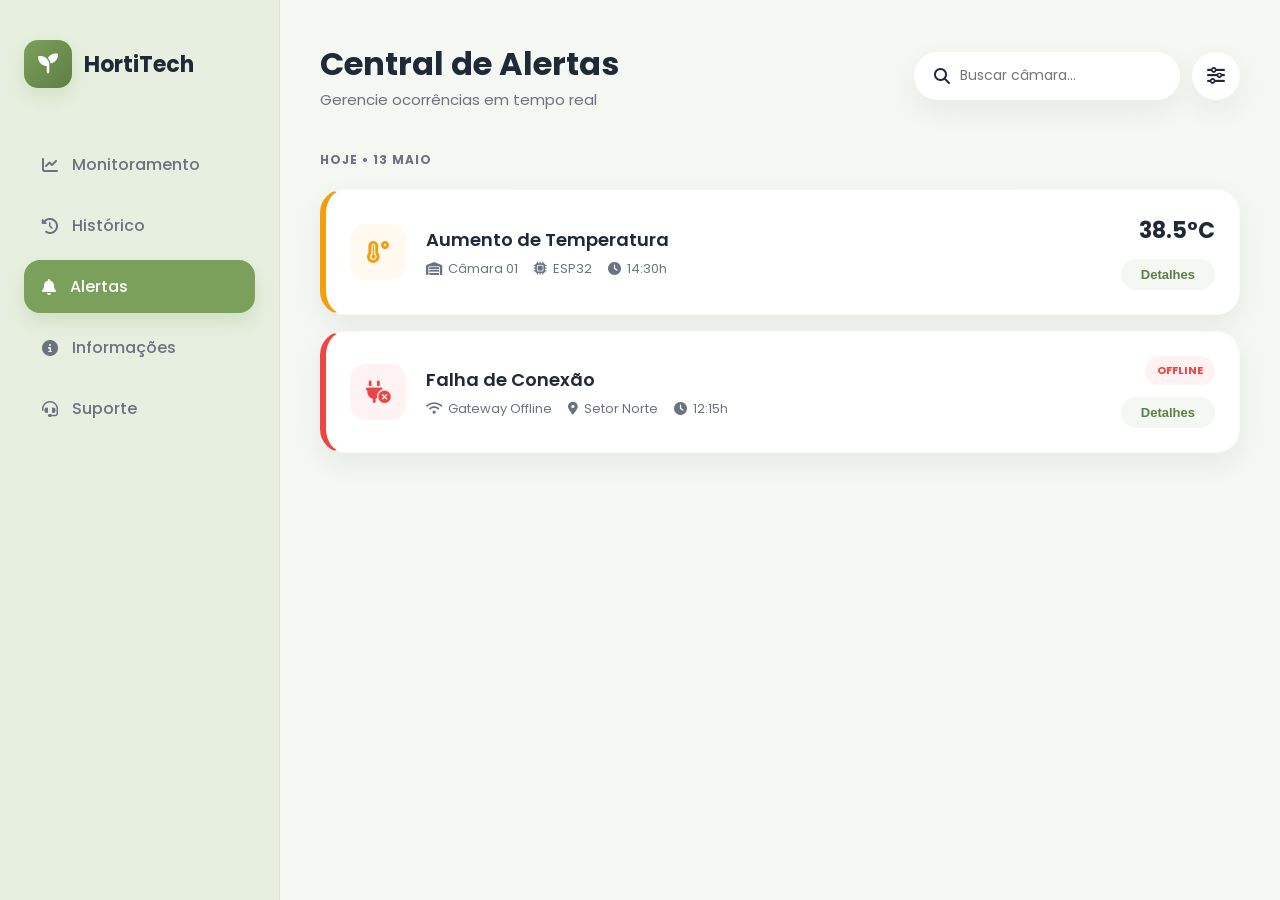
==== FrontEnd/pages/alerta.html @ 371b2ab2 "Criação de pages no Frontend" ====
<!DOCTYPE html>
<html lang="pt-BR">
<head>
  <meta charset="UTF-8" />
  <meta name="viewport" content="width=device-width, initial-scale=1.0"/>
  <title>HortiTech • Central de Alertas</title>

  <link rel="preconnect" href="https://fonts.googleapis.com">
  <link rel="preconnect" href="https://fonts.gstatic.com" crossorigin>
  <link href="https://fonts.googleapis.com/css2?family=Poppins:wght@400;500;600;700;800&display=swap" rel="stylesheet">

  <link rel="stylesheet" href="https://cdnjs.cloudflare.com/ajax/libs/font-awesome/6.5.1/css/all.min.css">
  <link rel="stylesheet" href="/FrontEnd/css/alerta.css">
</head>

<body>

<div class="app">

  <aside class="sidebar">
    <div class="logo">
      <div class="logo-icon">
        <i class="fa-solid fa-seedling"></i>
      </div>
      <h2>HortiTech</h2>
    </div>

    <nav class="menu">
      <a href="#"><i class="fa-solid fa-chart-line"></i> <span>Monitoramento</span></a>
      <a href="#"><i class="fa-solid fa-clock-rotate-left"></i> <span>Histórico</span></a>
      <a href="#" class="active"><i class="fa-solid fa-bell"></i> <span>Alertas</span></a>
      <a href="#"><i class="fa-solid fa-circle-info"></i> <span>Informações</span></a>
      <a href="#" class="support"><i class="fa-solid fa-headset"></i> <span>Suporte</span></a>
    </nav>
  </aside>

  <main class="main-content">

    <header class="topbar">
      <div class="title-area">
        <h1>Central de Alertas</h1>
        <p>Gerencie ocorrências em tempo real</p>
      </div>

      <div class="topbar-actions">
        <div class="search-box">
          <i class="fa-solid fa-magnifying-glass"></i>
          <input type="text" placeholder="Buscar câmara...">
        </div>
        <button class="filter-btn">
          <i class="fa-solid fa-sliders"></i>
        </button>
      </div>
    </header>

    <section class="alerts-section">
      <div class="section-title">
        <span>Hoje • 13 Maio</span>
      </div>

      <article class="alert-card warning">
        <div class="alert-main-content">
          <div class="icon-box">
            <i class="fa-solid fa-temperature-high"></i>
          </div>
          <div class="alert-info">
            <h3>Aumento de Temperatura</h3>
            <div class="meta">
              <span><i class="fa-solid fa-warehouse"></i> Câmara 01</span>
              <span><i class="fa-solid fa-microchip"></i> ESP32</span>
              <span><i class="fa-solid fa-clock"></i> 14:30h</span>
            </div>
          </div>
        </div>
        <div class="alert-side">
          <strong>38.5°C</strong>
          <button class="btn-details">Detalhes</button>
        </div>
      </article>

      <article class="alert-card critical">
        <div class="alert-main-content">
          <div class="icon-box">
            <i class="fa-solid fa-plug-circle-xmark"></i>
          </div>
          <div class="alert-info">
            <h3>Falha de Conexão</h3>
            <div class="meta">
              <span><i class="fa-solid fa-wifi"></i> Gateway Offline</span>
              <span><i class="fa-solid fa-location-dot"></i> Setor Norte</span>
              <span><i class="fa-solid fa-clock"></i> 12:15h</span>
            </div>
          </div>
        </div>
        <div class="alert-side">
          <div class="status-pill danger">OFFLINE</div>
          <button class="btn-details">Detalhes</button>
        </div>
      </article>

    </section>
  </main>
</div>

</body>
</html>
---- FrontEnd/css/alerta.css ----
:root {
  --primary: #7BA05B;
  --primary-dark: #5F7E45;
  --bg: #F4F7F2;
  --sidebar: #E7F0E0;
  --white: #FFFFFF;
  --text: #1F2937;
  --muted: #6B7280;
  --warning: #f59e0b; /* Mantido para alertas de atenção */
  --danger: #ef4444;  /* Mantido para alertas críticos */
  --radius: 24px;
  --shadow: 0 10px 30px rgba(0,0,0,0.06);
}

/* RESET E BASE */
*{
  margin: 0;
  padding: 0;
  box-sizing: border-box;
}

body {
  font-family: 'Poppins', sans-serif;
  background: var(--bg);
  color: var(--text);
  min-height: 100vh;
}

.app {
  display: flex;
  min-height: 100vh;
}

/* SIDEBAR - Cores Iguais ao Primeiro */
.sidebar {
  width: 280px;
  background: var(--sidebar);
  border-right: 1px solid rgba(0,0,0,0.05);
  padding: 40px 24px;
  display: flex;
  flex-direction: column;
  position: sticky;
  top: 0;
  height: 100vh;
}

.logo {
  display: flex;
  align-items: center;
  gap: 12px;
  margin-bottom: 50px;
}

.logo-icon {
  width: 48px;
  height: 48px;
  border-radius: 14px;
  background: linear-gradient(135deg, var(--primary), var(--primary-dark));
  display: flex;
  align-items: center;
  justify-content: center;
  color: white;
  font-size: 20px;
  box-shadow: 0 8px 20px rgba(123,160,91,0.2);
}

.logo h2 {
  font-size: 22px;
  font-weight: 700;
}

.menu {
  display: flex;
  flex-direction: column;
  gap: 8px;
}

.menu a {
  text-decoration: none;
  display: flex;
  align-items: center;
  gap: 14px;
  padding: 14px 18px;
  border-radius: 16px;
  color: var(--muted);
  font-weight: 500;
  transition: all 0.3s ease;
}

.menu a:hover {
  background: rgba(255,255,255,0.5);
  transform: translateX(5px);
  color: var(--primary-dark);
}

.menu a.active {
  background: var(--primary);
  color: white;
  box-shadow: 0 10px 20px rgba(123,160,91,0.2);
}

.support {
  margin-top: auto;
}

/* MAIN CONTENT */
.main-content {
  flex: 1;
  padding: 40px;
  max-width: 1200px;
  margin: 0 auto;
}

/* TOPBAR */
.topbar {
  display: flex;
  justify-content: space-between;
  align-items: center;
  margin-bottom: 40px;
}

.title-area h1 {
  font-size: 32px;
  font-weight: 700;
}

.title-area p {
  color: var(--muted);
  font-size: 15px;
}

.topbar-actions {
  display: flex;
  gap: 12px;
}

.search-box {
  display: flex;
  align-items: center;
  gap: 10px;
  background: var(--white);
  padding: 12px 20px;
  border-radius: 50px;
  box-shadow: var(--shadow);
}

.search-box input {
  border: none;
  outline: none;
  width: 200px;
  font-family: 'Poppins', sans-serif;
  font-size: 14px;
}

.filter-btn {
  width: 48px;
  height: 48px;
  border: none;
  border-radius: 50%;
  background: var(--white);
  box-shadow: var(--shadow);
  cursor: pointer;
  display: flex;
  align-items: center;
  justify-content: center;
  font-size: 18px;
  color: var(--text);
  transition: 0.3s;
}

.filter-btn:hover {
  transform: rotate(15deg);
  background: var(--primary);
  color: var(--white);
}

/* CARDS DE ALERTA */
.section-title {
  margin-bottom: 20px;
  color: var(--muted);
  font-size: 12px;
  font-weight: 700;
  text-transform: uppercase;
  letter-spacing: 1px;
}

.alert-card {
  background: var(--white);
  border-radius: var(--radius);
  padding: 24px;
  display: flex;
  justify-content: space-between;
  align-items: center;
  margin-bottom: 16px;
  box-shadow: var(--shadow);
  border: 1px solid rgba(0,0,0,0.02);
  border-left: 6px solid transparent;
  transition: 0.3s ease;
}

.alert-card:hover {
  transform: translateY(-4px);
}

.alert-card.warning { border-left-color: var(--warning); }
.alert-card.critical { border-left-color: var(--danger); }

.alert-main-content {
  display: flex;
  align-items: center;
  gap: 20px;
}

.icon-box {
  width: 56px;
  height: 56px;
  border-radius: 16px;
  display: flex;
  align-items: center;
  justify-content: center;
  font-size: 22px;
}

.warning .icon-box { background: #FFF9F0; color: var(--warning); }
.critical .icon-box { background: #FEF2F2; color: var(--danger); }

.alert-info h3 {
  font-size: 18px;
  font-weight: 600;
  margin-bottom: 6px;
}

.meta {
  display: flex;
  gap: 16px;
}

.meta span {
  display: flex;
  align-items: center;
  gap: 6px;
  font-size: 13px;
  color: var(--muted);
}

.alert-side {
  display: flex;
  flex-direction: column;
  align-items: flex-end;
  gap: 12px;
}

.alert-side strong {
  font-size: 22px;
  font-weight: 700;
}

.status-pill {
  padding: 6px 12px;
  border-radius: 50px;
  font-size: 11px;
  font-weight: 700;
}

.status-pill.danger { background: #FEF2F2; color: var(--danger); }

.btn-details {
  border: none;
  background: var(--bg); /* Fundo cinza-verde igual aos boxes do anterior */
  color: var(--primary-dark);
  padding: 8px 20px;
  border-radius: 50px;
  font-weight: 600;
  font-size: 13px;
  cursor: pointer;
  transition: 0.3s;
}

.btn-details:hover {
  background: var(--primary);
  color: var(--white);
}

/* RESPONSIVO */
@media (max-width: 768px) {
  .sidebar {
    width: 100%;
    height: 70px;
    position: fixed;
    bottom: 0;
    top: auto;
    flex-direction: row;
    padding: 10px;
    z-index: 100;
  }
  .logo, .support { display: none; }
  .menu { flex-direction: row; width: 100%; justify-content: space-around; }
  .menu a { padding: 10px; flex-direction: column; font-size: 10px; gap: 4px; }
  .main-content { padding: 20px; padding-bottom: 100px; }
  .alert-card { flex-direction: column; align-items: flex-start; gap: 20px; }
  .alert-side { width: 100%; flex-direction: row; justify-content: space-between; align-items: center; border-top: 1px solid rgba(0,0,0,0.05); padding-top: 15px; }
}
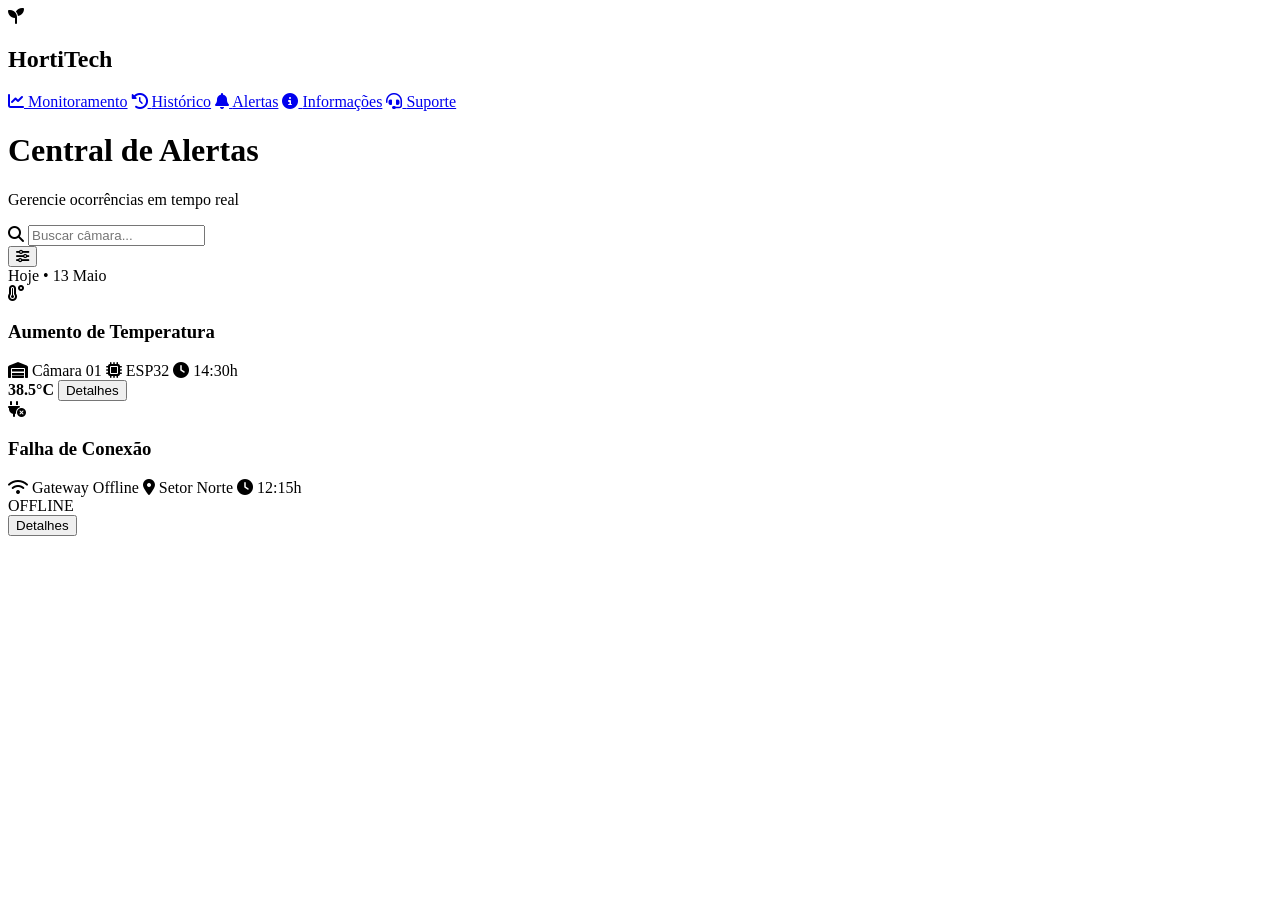
==== commit 78fbcfda: "Criação index" ====
--- a/FrontEnd/pages/alerta.html
+++ b/FrontEnd/pages/alerta.html
@@ -10,7 +10,7 @@
   <link href="https://fonts.googleapis.com/css2?family=Poppins:wght@400;500;600;700;800&display=swap" rel="stylesheet">
 
   <link rel="stylesheet" href="https://cdnjs.cloudflare.com/ajax/libs/font-awesome/6.5.1/css/all.min.css">
-  <link rel="stylesheet" href="/FrontEnd/css/alerta.css">
+  <link rel="stylesheet" href="/css/alerta.css">
 </head>
 
 <body>
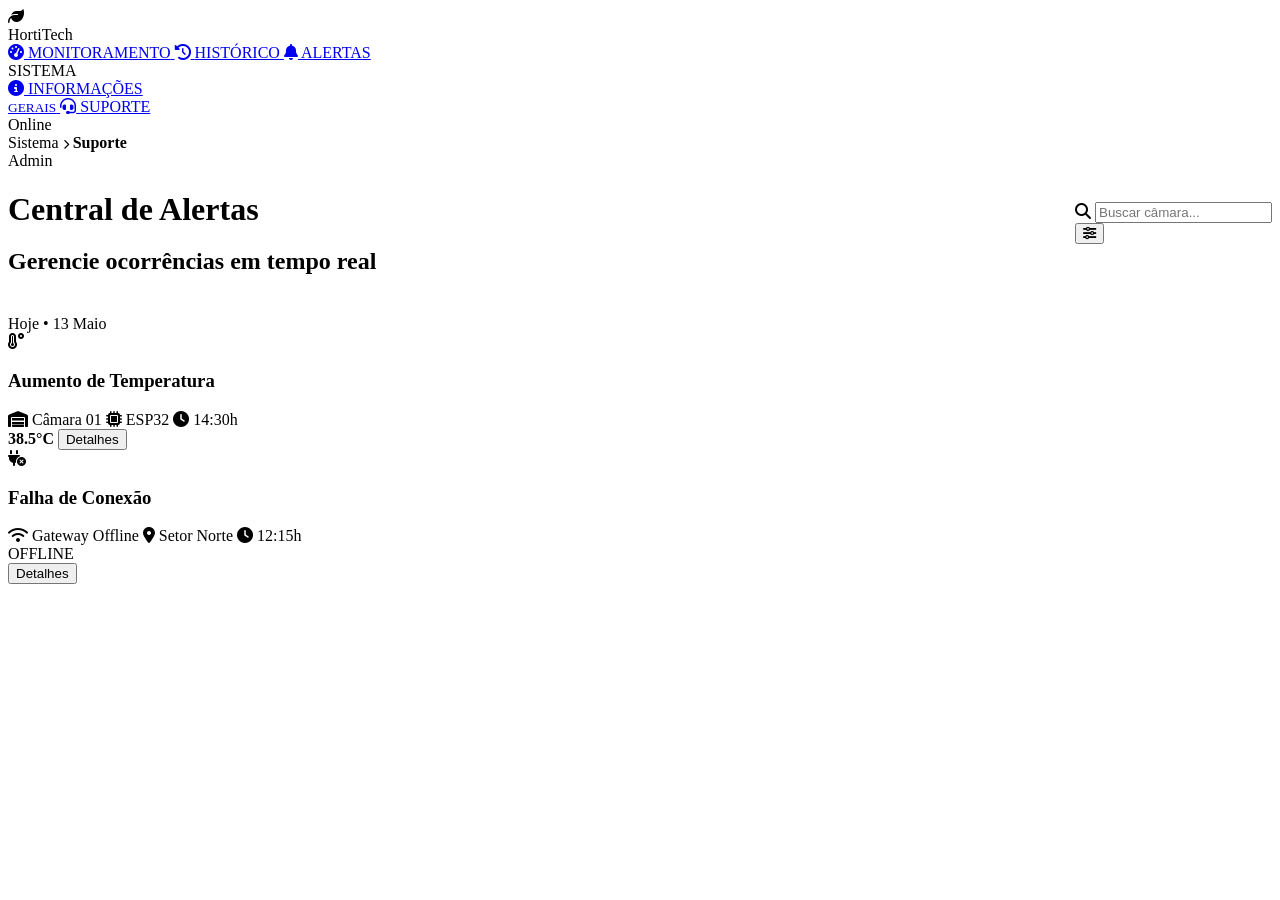
==== commit 606b8378: "update" ====
--- a/FrontEnd/pages/alerta.html
+++ b/FrontEnd/pages/alerta.html
@@ -15,90 +15,132 @@
 
 <body>
 
-<div class="app">
+<div class="app-wrapper">
 
-  <aside class="sidebar">
-    <div class="logo">
-      <div class="logo-icon">
-        <i class="fa-solid fa-seedling"></i>
+  <aside class="side-navigation">
+    <div class="nav-brand">
+      <div class="logo-circle">
+        <i class="fa-solid fa-leaf"></i>
       </div>
-      <h2>HortiTech</h2>
+      <span>HortiTech</span>
     </div>
 
-    <nav class="menu">
-      <a href="#"><i class="fa-solid fa-chart-line"></i> <span>Monitoramento</span></a>
-      <a href="#"><i class="fa-solid fa-clock-rotate-left"></i> <span>Histórico</span></a>
-      <a href="#" class="active"><i class="fa-solid fa-bell"></i> <span>Alertas</span></a>
-      <a href="#"><i class="fa-solid fa-circle-info"></i> <span>Informações</span></a>
-      <a href="#" class="support"><i class="fa-solid fa-headset"></i> <span>Suporte</span></a>
+    <nav class="nav-menu">
+      <a href="/index.html" class="nav-link">
+        <i class="fa-solid fa-gauge-high"></i>
+        <span>MONITORAMENTO</span>
+      </a>
+      <a href="/pages/historico.html" class="nav-link">
+        <i class="fa-solid fa-clock-rotate-left"></i>
+        <span>HISTÓRICO</span>
+      </a>
+      
+      <a href="/pages/alerta.html" class="nav-link active">
+        <i class="fa-solid fa-bell"></i>
+        <span>ALERTAS</span>
+      </a>
+      
+      <div class="nav-item-separator">SISTEMA</div>
+      
+      <a href="/pages/informacoes.html" class="nav-link">
+        <i class="fa-solid fa-circle-info"></i>
+        <span>INFORMAÇÕES<br><small>GERAIS</small></span>
+      </a>
+      <a href="/pages/suporte.html" class="nav-link">
+        <i class="fa-solid fa-headset"></i>
+        <span>SUPORTE</span>
+      </a>
     </nav>
+
+    <div class="nav-footer">
+      <div class="status-indicator">
+        <div class="dot"></div>
+        <span>Online</span>
+      </div>
+    </div>
   </aside>
 
-  <main class="main-content">
-
-    <header class="topbar">
-      <div class="title-area">
-        <h1>Central de Alertas</h1>
-        <p>Gerencie ocorrências em tempo real</p>
+  <main class="main-viewport">
+    
+    <header class="content-header">
+      <div class="breadcrumb">
+        <span>Sistema</span>
+        <i class="fa-solid fa-chevron-right" style="font-size: 10px;"></i>
+        <strong>Suporte</strong>
       </div>
 
-      <div class="topbar-actions">
-        <div class="search-box">
-          <i class="fa-solid fa-magnifying-glass"></i>
-          <input type="text" placeholder="Buscar câmara...">
-        </div>
-        <button class="filter-btn">
-          <i class="fa-solid fa-sliders"></i>
-        </button>
+      <div class="user-profile">
+        <span class="user-name">Admin</span>
+        <div class="avatar"></div>
       </div>
     </header>
 
-    <section class="alerts-section">
-      <div class="section-title">
-        <span>Hoje • 13 Maio</span>
+    <div class="scrollable-content">
+      
+      <div style="display: flex; justify-content: space-between; align-items: center; margin-bottom: 40px; flex-wrap: wrap; gap: 20px;">
+        <div>
+          <h1 class="main-heading" style="margin-bottom: 4px;">Central de <span class="highlight">Alertas</span></h1>
+          <h2 class="sub-heading" style="margin-bottom: 0;">Gerencie ocorrências em tempo real</h2>
+        </div>
+
+        <div class="topbar-actions">
+          <div class="search-box">
+            <i class="fa-solid fa-magnifying-glass"></i>
+            <input type="text" placeholder="Buscar câmara...">
+          </div>
+          <button class="filter-btn">
+            <i class="fa-solid fa-sliders"></i>
+          </button>
+        </div>
       </div>
 
-      <article class="alert-card warning">
-        <div class="alert-main-content">
-          <div class="icon-box">
-            <i class="fa-solid fa-temperature-high"></i>
-          </div>
-          <div class="alert-info">
-            <h3>Aumento de Temperatura</h3>
-            <div class="meta">
-              <span><i class="fa-solid fa-warehouse"></i> Câmara 01</span>
-              <span><i class="fa-solid fa-microchip"></i> ESP32</span>
-              <span><i class="fa-solid fa-clock"></i> 14:30h</span>
+      <section class="alerts-section">
+        <div class="section-title">
+          <span>Hoje • 13 Maio</span>
+        </div>
+
+        <article class="alert-card warning">
+          <div class="alert-main-content">
+            <div class="icon-box">
+              <i class="fa-solid fa-temperature-high"></i>
+            </div>
+            <div class="alert-info">
+              <h3>Aumento de Temperatura</h3>
+              <div class="meta">
+                <span><i class="fa-solid fa-warehouse"></i> Câmara 01</span>
+                <span><i class="fa-solid fa-microchip"></i> ESP32</span>
+                <span><i class="fa-solid fa-clock"></i> 14:30h</span>
+              </div>
             </div>
           </div>
-        </div>
-        <div class="alert-side">
-          <strong>38.5°C</strong>
-          <button class="btn-details">Detalhes</button>
-        </div>
-      </article>
+          <div class="alert-side">
+            <strong>38.5°C</strong>
+            <button class="btn-details">Detalhes</button>
+          </div>
+        </article>
 
-      <article class="alert-card critical">
-        <div class="alert-main-content">
-          <div class="icon-box">
-            <i class="fa-solid fa-plug-circle-xmark"></i>
-          </div>
-          <div class="alert-info">
-            <h3>Falha de Conexão</h3>
-            <div class="meta">
-              <span><i class="fa-solid fa-wifi"></i> Gateway Offline</span>
-              <span><i class="fa-solid fa-location-dot"></i> Setor Norte</span>
-              <span><i class="fa-solid fa-clock"></i> 12:15h</span>
+        <article class="alert-card critical">
+          <div class="alert-main-content">
+            <div class="icon-box">
+              <i class="fa-solid fa-plug-circle-xmark"></i>
+            </div>
+            <div class="alert-info">
+              <h3>Falha de Conexão</h3>
+              <div class="meta">
+                <span><i class="fa-solid fa-wifi"></i> Gateway Offline</span>
+                <span><i class="fa-solid fa-location-dot"></i> Setor Norte</span>
+                <span><i class="fa-solid fa-clock"></i> 12:15h</span>
+              </div>
             </div>
           </div>
-        </div>
-        <div class="alert-side">
-          <div class="status-pill danger">OFFLINE</div>
-          <button class="btn-details">Detalhes</button>
-        </div>
-      </article>
+          <div class="alert-side">
+            <div class="status-pill danger">OFFLINE</div>
+            <button class="btn-details">Detalhes</button>
+          </div>
+        </article>
 
-    </section>
+      </section>
+    </div>
   </main>
 </div>
 
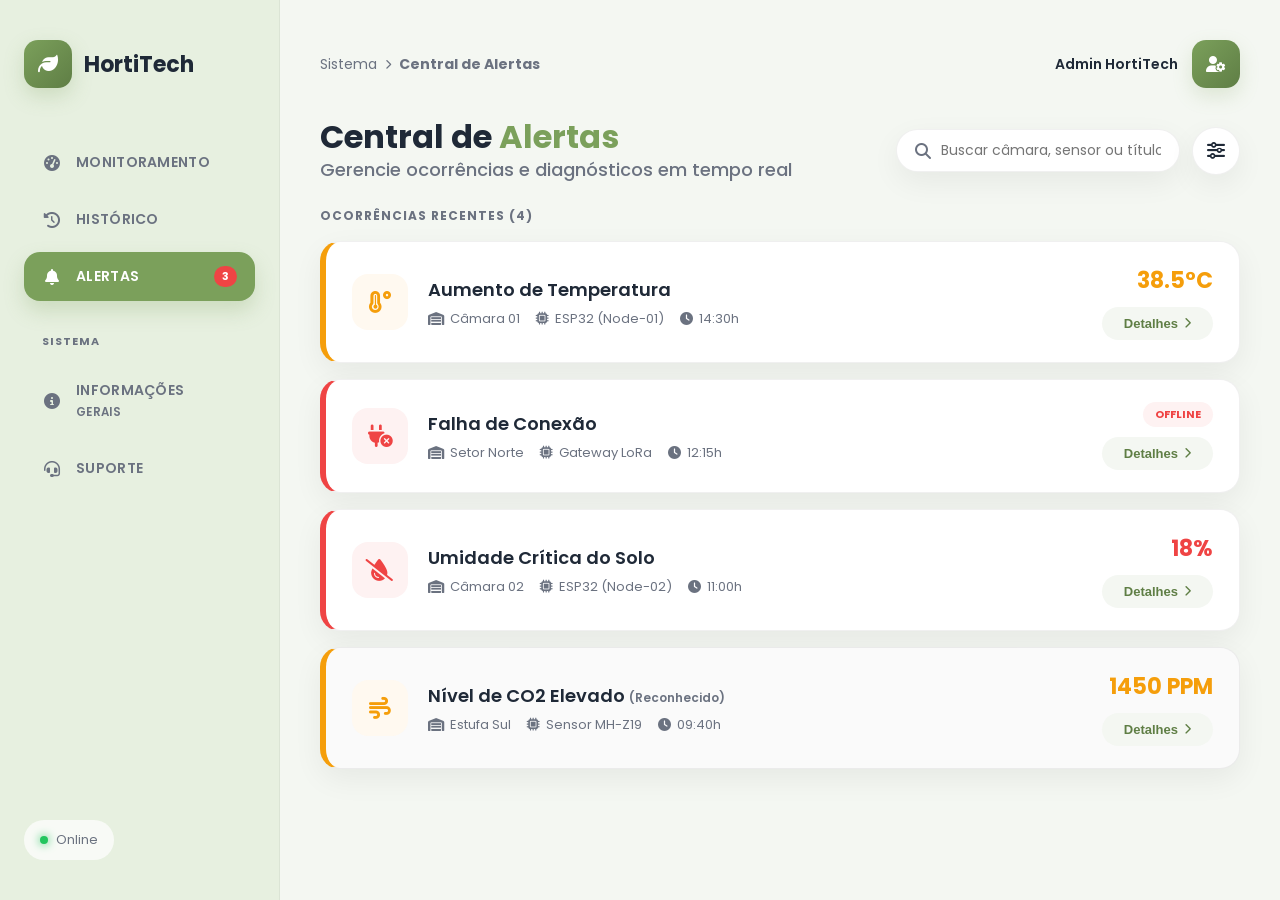
==== commit 66167762: "feat: adiciona busca em tempo real, filtros e modais na tela de alertas" ====
--- a/FrontEnd/pages/alerta.html
+++ b/FrontEnd/pages/alerta.html
@@ -5,18 +5,23 @@
   <meta name="viewport" content="width=device-width, initial-scale=1.0"/>
   <title>HortiTech • Central de Alertas</title>
 
+  <!-- Google Fonts -->
   <link rel="preconnect" href="https://fonts.googleapis.com">
   <link rel="preconnect" href="https://fonts.gstatic.com" crossorigin>
   <link href="https://fonts.googleapis.com/css2?family=Poppins:wght@400;500;600;700;800&display=swap" rel="stylesheet">
 
+  <!-- Font Awesome Icons -->
   <link rel="stylesheet" href="https://cdnjs.cloudflare.com/ajax/libs/font-awesome/6.5.1/css/all.min.css">
-  <link rel="stylesheet" href="/css/alerta.css">
+  
+  <!-- CSS Personalizado -->
+  <link rel="stylesheet" href="../css/alerta.css">
 </head>
 
 <body>
 
 <div class="app-wrapper">
 
+  <!-- SIDEBAR NAVEGAÇÃO -->
   <aside class="side-navigation">
     <div class="nav-brand">
       <div class="logo-circle">
@@ -38,6 +43,7 @@
       <a href="/pages/alerta.html" class="nav-link active">
         <i class="fa-solid fa-bell"></i>
         <span>ALERTAS</span>
+        <span class="nav-badge" id="alert-counter-badge">0</span>
       </a>
       
       <div class="nav-item-separator">SISTEMA</div>
@@ -60,89 +66,242 @@
     </div>
   </aside>
 
+  <!-- CONTEÚDO PRINCIPAL -->
   <main class="main-viewport">
     
     <header class="content-header">
       <div class="breadcrumb">
         <span>Sistema</span>
         <i class="fa-solid fa-chevron-right" style="font-size: 10px;"></i>
-        <strong>Suporte</strong>
+        <strong>Central de Alertas</strong>
       </div>
 
       <div class="user-profile">
-        <span class="user-name">Admin</span>
-        <div class="avatar"></div>
+        <span class="user-name">Admin HortiTech</span>
+        <div class="avatar">
+          <i class="fa-solid fa-user-gear"></i>
+        </div>
       </div>
     </header>
 
     <div class="scrollable-content">
       
-      <div style="display: flex; justify-content: space-between; align-items: center; margin-bottom: 40px; flex-wrap: wrap; gap: 20px;">
+      <!-- CABEÇALHO DA PÁGINA COM BARRA DE PESQUISA -->
+      <div class="page-topbar">
         <div>
-          <h1 class="main-heading" style="margin-bottom: 4px;">Central de <span class="highlight">Alertas</span></h1>
-          <h2 class="sub-heading" style="margin-bottom: 0;">Gerencie ocorrências em tempo real</h2>
+          <h1 class="main-heading">Central de <span class="highlight">Alertas</span></h1>
+          <h2 class="sub-heading">Gerencie ocorrências e diagnósticos em tempo real</h2>
         </div>
 
         <div class="topbar-actions">
           <div class="search-box">
             <i class="fa-solid fa-magnifying-glass"></i>
-            <input type="text" placeholder="Buscar câmara...">
+            <input type="text" id="input-search" placeholder="Buscar câmara, sensor ou título...">
+            <button class="clear-search-btn" id="btn-clear-search" style="display: none;">
+              <i class="fa-solid fa-xmark"></i>
+            </button>
           </div>
-          <button class="filter-btn">
+
+          <button class="filter-btn" id="btn-open-filter" title="Filtrar alertas">
             <i class="fa-solid fa-sliders"></i>
+            <span class="filter-indicator" id="filter-indicator"></span>
           </button>
         </div>
       </div>
 
+      <!-- TAGS DE FILTROS ATIVOS -->
+      <div class="active-filters-bar" id="active-filters-bar" style="display: none;">
+        <span class="filters-label"><i class="fa-solid fa-filter"></i> Filtros ativos:</span>
+        <div class="filter-tags-list" id="filter-tags-list"></div>
+        <button class="btn-clear-all-filters" id="btn-clear-all-filters">Limpar todos</button>
+      </div>
+
+      <!-- PAINEL DE ALERTAS -->
       <section class="alerts-section">
         <div class="section-title">
-          <span>Hoje • 13 Maio</span>
-        </div>
-
-        <article class="alert-card warning">
-          <div class="alert-main-content">
-            <div class="icon-box">
-              <i class="fa-solid fa-temperature-high"></i>
-            </div>
-            <div class="alert-info">
-              <h3>Aumento de Temperatura</h3>
-              <div class="meta">
-                <span><i class="fa-solid fa-warehouse"></i> Câmara 01</span>
-                <span><i class="fa-solid fa-microchip"></i> ESP32</span>
-                <span><i class="fa-solid fa-clock"></i> 14:30h</span>
-              </div>
-            </div>
+          <span>Ocorrências Recentes (<span id="alert-count-text">0</span>)</span>
+        </div>
+
+        <!-- LISTA ONDE OS CARDS SERÃO RENDERIZADOS DINAMICAMENTE -->
+        <div id="alerts-list-container"></div>
+
+        <!-- ESTADO VAZIO CUJO TEXTO MUDA QUANDO NÃO HÁ RESULTADOS DA PESQUISA -->
+        <div class="empty-state" id="empty-state" style="display: none;">
+          <div class="empty-icon">
+            <i class="fa-solid fa-bell-slash"></i>
           </div>
-          <div class="alert-side">
-            <strong>38.5°C</strong>
-            <button class="btn-details">Detalhes</button>
-          </div>
-        </article>
-
-        <article class="alert-card critical">
-          <div class="alert-main-content">
-            <div class="icon-box">
-              <i class="fa-solid fa-plug-circle-xmark"></i>
-            </div>
-            <div class="alert-info">
-              <h3>Falha de Conexão</h3>
-              <div class="meta">
-                <span><i class="fa-solid fa-wifi"></i> Gateway Offline</span>
-                <span><i class="fa-solid fa-location-dot"></i> Setor Norte</span>
-                <span><i class="fa-solid fa-clock"></i> 12:15h</span>
-              </div>
-            </div>
-          </div>
-          <div class="alert-side">
-            <div class="status-pill danger">OFFLINE</div>
-            <button class="btn-details">Detalhes</button>
-          </div>
-        </article>
-
+          <h3 id="empty-state-title">Nenhum alerta encontrado</h3>
+          <p id="empty-state-desc">Tente ajustar seus termos de busca ou remover os filtros aplicados.</p>
+          <button class="btn-reset-search" id="btn-reset-search">Limpar Pesquisa</button>
+        </div>
       </section>
+
     </div>
   </main>
 </div>
 
+
+<!-- =========================================
+     MODAL DE DETALHES DO ALERTA
+========================================= -->
+<div class="modal-backdrop" id="modal-details-backdrop">
+  <div class="modal-container" id="modal-details">
+    
+    <div class="modal-header">
+      <div class="modal-title-group">
+        <div class="modal-icon-badge" id="modal-severity-icon">
+          <i class="fa-solid fa-triangle-exclamation"></i>
+        </div>
+        <div>
+          <span class="modal-subtitle" id="modal-camara-tag">Câmara 01 • Setor A</span>
+          <h2 class="modal-title" id="modal-alert-title">Aumento de Temperatura</h2>
+        </div>
+      </div>
+      <button class="modal-close-btn" id="btn-close-modal">
+        <i class="fa-solid fa-xmark"></i>
+      </button>
+    </div>
+
+    <div class="modal-body">
+      
+      <!-- GRID DE MÉTRICAS -->
+      <div class="modal-grid-metrics">
+        <div class="metric-card">
+          <span class="metric-label">Valor Detectado</span>
+          <strong class="metric-value highlight-danger" id="modal-metric-value">38.5°C</strong>
+        </div>
+        <div class="metric-card">
+          <span class="metric-label">Limite Esperado</span>
+          <strong class="metric-value" id="modal-metric-expected">18.0°C - 24.0°C</strong>
+        </div>
+        <div class="metric-card">
+          <span class="metric-label">Horário do Disparo</span>
+          <strong class="metric-value" id="modal-metric-time">14:30:12h</strong>
+        </div>
+        <div class="metric-card">
+          <span class="metric-label">Dispositivo Hardware</span>
+          <strong class="metric-value" id="modal-metric-device">ESP32 (Node-04)</strong>
+        </div>
+      </div>
+
+      <!-- CAIXA DE DIAGNÓSTICO -->
+      <div class="diagnosis-box">
+        <div class="box-header">
+          <i class="fa-solid fa-stethoscope"></i>
+          <span>Diagnóstico Automático HortiTech</span>
+        </div>
+        <p class="diagnosis-text" id="modal-diagnosis-text">
+          Oscilação térmica crítica detectada pelo sensor DHT22. Risco moderado de comprometimento da germinação e desidratação foliar da cultura.
+        </p>
+      </div>
+
+      <!-- LISTA DE AÇÕES RECOMENDADAS -->
+      <div class="recommended-actions">
+        <h4><i class="fa-solid fa-list-check"></i> Procedimentos de Correção</h4>
+        <ul id="modal-actions-list">
+          <li>Verifique se o sistema de ventilação do Setor A está desarmado.</li>
+          <li>Inspecione os fusíveis e fonte de alimentação da Câmara 01.</li>
+          <li>Acione a irrigação de emergência se a temperatura exceder 40°C.</li>
+        </ul>
+      </div>
+
+      <!-- HISTÓRICO RÁPIDO DO DISPOSITIVO -->
+      <div class="device-history">
+        <div class="history-item">
+          <i class="fa-solid fa-circle-info"></i>
+          <span>Status do Gateway: <strong>Operacional (Sinal 88%)</strong></span>
+        </div>
+        <div class="history-item">
+          <i class="fa-solid fa-shield-halved"></i>
+          <span>Última calibração: <strong>10 dias atrás</strong></span>
+        </div>
+      </div>
+
+    </div>
+
+    <!-- RODAPÉ DO MODAL -->
+    <div class="modal-footer">
+      <button class="btn-modal-secondary" id="btn-acknowledge-alert">
+        <i class="fa-solid fa-eye"></i> Reconhecer
+      </button>
+      <button class="btn-modal-primary" id="btn-resolve-alert">
+        <i class="fa-solid fa-check"></i> Resolver Alerta
+      </button>
+    </div>
+
+  </div>
+</div>
+
+
+<!-- =========================================
+     MODAL DE FILTROS AVANÇADOS
+========================================= -->
+<div class="modal-backdrop" id="modal-filter-backdrop">
+  <div class="modal-container filter-modal-size" id="modal-filter">
+    
+    <div class="modal-header">
+      <div class="modal-title-group">
+        <div class="modal-icon-badge filter-badge">
+          <i class="fa-solid fa-sliders"></i>
+        </div>
+        <div>
+          <h2 class="modal-title">Filtrar Alertas</h2>
+          <span class="modal-subtitle">Refine os resultados exibidos na central</span>
+        </div>
+      </div>
+      <button class="modal-close-btn" id="btn-close-filter-modal">
+        <i class="fa-solid fa-xmark"></i>
+      </button>
+    </div>
+
+    <div class="modal-body">
+      
+      <!-- SEVERIDADE -->
+      <div class="filter-group">
+        <label class="filter-label">Nível de Severidade</label>
+        <div class="filter-options-grid">
+          <button class="chip-btn active" data-filter-type="severity" data-value="all">Todos</button>
+          <button class="chip-btn" data-filter-type="severity" data-value="critical">Crítico</button>
+          <button class="chip-btn" data-filter-type="severity" data-value="warning">Atenção</button>
+          <button class="chip-btn" data-filter-type="severity" data-value="info">Informativo</button>
+        </div>
+      </div>
+
+      <!-- CÂMARA / LOCAL -->
+      <div class="filter-group">
+        <label class="filter-label">Câmara / Setor</label>
+        <select class="filter-select" id="select-filter-camara">
+          <option value="all">Todas as Câmaras</option>
+          <option value="Câmara 01">Câmara 01</option>
+          <option value="Câmara 02">Câmara 02</option>
+          <option value="Câmara 03">Câmara 03</option>
+          <option value="Setor Norte">Setor Norte</option>
+          <option value="Estufa Sul">Estufa Sul</option>
+        </select>
+      </div>
+
+      <!-- STATUS DO ALERTA -->
+      <div class="filter-group">
+        <label class="filter-label">Status da Ocorrência</label>
+        <div class="filter-options-grid">
+          <button class="chip-btn active" data-filter-type="status" data-value="all">Todos</button>
+          <button class="chip-btn" data-filter-type="status" data-value="active">Ativos</button>
+          <button class="chip-btn" data-filter-type="status" data-value="acknowledged">Reconhecidos</button>
+        </div>
+      </div>
+
+    </div>
+
+    <div class="modal-footer">
+      <button class="btn-modal-secondary" id="btn-reset-filters">Limpar Filtros</button>
+      <button class="btn-modal-primary" id="btn-apply-filters">Aplicar Filtros</button>
+    </div>
+
+  </div>
+</div>
+
+<!-- SCRIPTS -->
+<script src="../script/alerta.js"></script>
+
 </body>
 </html>
--- a/FrontEnd/css/alerta.css
+++ b/FrontEnd/css/alerta.css
@@ -0,0 +1,905 @@
+:root {
+  /* Paleta oficial HortiTech */
+  --primary: #7BA05B;
+  --primary-dark: #5F7E45;
+  --bg: #F4F7F2;
+  --sidebar: #E7F0E0;
+  --white: #FFFFFF;
+  --text: #1F2937;
+  --muted: #6B7280;
+  --warning: #f59e0b; 
+  --danger: #ef4444; 
+  --info: #3b82f6;
+  --border: rgba(0, 0, 0, 0.06);
+  --shadow: 0 10px 30px rgba(0, 0, 0, 0.06);
+  --shadow-lg: 0 20px 40px rgba(0, 0, 0, 0.12);
+  --radius: 20px;
+}
+
+/* RESET E BASE */
+* {
+  margin: 0;
+  padding: 0;
+  box-sizing: border-box;
+}
+
+body {
+  font-family: 'Poppins', sans-serif;
+  background: var(--bg);
+  color: var(--text);
+  min-height: 100vh;
+}
+
+.app-wrapper {
+  display: flex;
+  min-height: 100vh;
+}
+
+/* =========================================
+   SIDEBAR NAVEGAÇÃO
+========================================= */
+.side-navigation {
+  width: 280px;
+  min-width: 280px;
+  background: var(--sidebar);
+  border-right: 1px solid rgba(0, 0, 0, 0.05);
+  padding: 40px 24px;
+  display: flex;
+  flex-direction: column;
+  position: sticky;
+  top: 0;
+  height: 100vh;
+}
+
+.nav-brand {
+  display: flex;
+  align-items: center;
+  gap: 12px;
+  margin-bottom: 50px;
+}
+
+.logo-circle {
+  width: 48px;
+  height: 48px;
+  border-radius: 14px;
+  background: linear-gradient(135deg, var(--primary), var(--primary-dark));
+  display: flex;
+  align-items: center;
+  justify-content: center;
+  color: white;
+  font-size: 20px;
+  box-shadow: 0 8px 20px rgba(123, 160, 91, 0.25);
+}
+
+.nav-brand span {
+  font-size: 22px;
+  font-weight: 700;
+}
+
+.nav-menu {
+  display: flex;
+  flex-direction: column;
+  gap: 8px;
+  flex: 1;
+}
+
+.nav-link {
+  text-decoration: none;
+  display: flex;
+  align-items: center;
+  gap: 14px;
+  padding: 14px 18px;
+  border-radius: 16px;
+  color: var(--muted);
+  font-size: 14px;
+  font-weight: 600;
+  letter-spacing: 0.3px;
+  transition: all 0.3s ease;
+  position: relative;
+}
+
+.nav-link i {
+  font-size: 16px;
+  width: 20px;
+  text-align: center;
+}
+
+.nav-link.active {
+  background: var(--primary);
+  color: white;
+  box-shadow: 0 10px 20px rgba(123, 160, 91, 0.25);
+}
+
+.nav-link:not(.active):hover {
+  background: rgba(255, 255, 255, 0.6);
+  transform: translateX(5px);
+  color: var(--primary-dark);
+}
+
+.nav-badge {
+  background: var(--danger);
+  color: white;
+  font-size: 11px;
+  font-weight: 700;
+  padding: 2px 8px;
+  border-radius: 50px;
+  margin-left: auto;
+}
+
+.nav-item-separator {
+  margin: 24px 18px 8px;
+  font-size: 11px;
+  color: var(--muted);
+  font-weight: 700;
+  letter-spacing: 1px;
+  text-transform: uppercase;
+}
+
+.nav-footer {
+  margin-top: auto;
+}
+
+.status-indicator {
+  display: flex;
+  align-items: center;
+  gap: 8px;
+  background: rgba(255, 255, 255, 0.7);
+  padding: 10px 16px;
+  border-radius: 50px;
+  width: fit-content;
+  font-size: 13px;
+  color: var(--muted);
+}
+
+.dot {
+  width: 8px;
+  height: 8px;
+  border-radius: 50%;
+  background: #22c55e;
+  box-shadow: 0 0 10px #22c55e;
+}
+
+/* =========================================
+   MAIN VIEWPORT
+========================================= */
+.main-viewport {
+  flex: 1;
+  padding: 40px;
+  max-width: 1200px;
+  margin: 0 auto;
+  width: 100%;
+}
+
+.content-header {
+  display: flex;
+  justify-content: space-between;
+  align-items: center;
+  margin-bottom: 30px;
+}
+
+.breadcrumb {
+  display: flex;
+  align-items: center;
+  gap: 8px;
+  color: var(--muted);
+  font-size: 14px;
+}
+
+.user-profile {
+  display: flex;
+  align-items: center;
+  gap: 14px;
+}
+
+.user-name {
+  font-size: 14px;
+  font-weight: 600;
+}
+
+.avatar {
+  width: 48px;
+  height: 48px;
+  border-radius: 14px;
+  background: linear-gradient(135deg, var(--primary), var(--primary-dark));
+  display: flex;
+  align-items: center;
+  justify-content: center;
+  color: white;
+  box-shadow: 0 8px 20px rgba(123, 160, 91, 0.2);
+}
+
+.page-topbar {
+  display: flex;
+  justify-content: space-between;
+  align-items: center;
+  margin-bottom: 24px;
+  flex-wrap: wrap;
+  gap: 20px;
+}
+
+.main-heading {
+  font-size: 32px;
+  font-weight: 700;
+  line-height: 1.2;
+}
+
+.highlight {
+  color: var(--primary);
+}
+
+.sub-heading {
+  font-size: 18px;
+  font-weight: 500;
+  color: var(--muted);
+}
+
+/* BUSCA E FILTROS */
+.topbar-actions {
+  display: flex;
+  align-items: center;
+  gap: 12px;
+}
+
+.search-box {
+  display: flex;
+  align-items: center;
+  gap: 10px;
+  background: var(--white);
+  padding: 10px 18px;
+  border-radius: 50px;
+  box-shadow: var(--shadow);
+  border: 1px solid var(--border);
+  transition: all 0.3s ease;
+}
+
+.search-box:focus-within {
+  border-color: var(--primary);
+  box-shadow: 0 0 0 4px rgba(123, 160, 91, 0.15);
+}
+
+.search-box i {
+  color: var(--muted);
+}
+
+.search-box input {
+  border: none;
+  outline: none;
+  width: 220px;
+  font-family: 'Poppins', sans-serif;
+  font-size: 14px;
+  background: transparent;
+}
+
+.clear-search-btn {
+  border: none;
+  background: transparent;
+  color: var(--muted);
+  cursor: pointer;
+  padding: 2px 6px;
+  border-radius: 50%;
+  transition: 0.2s;
+}
+
+.clear-search-btn:hover {
+  background: #f3f4f6;
+  color: var(--text);
+}
+
+.filter-btn {
+  position: relative;
+  width: 48px;
+  height: 48px;
+  border: none;
+  border-radius: 50%;
+  background: var(--white);
+  box-shadow: var(--shadow);
+  border: 1px solid var(--border);
+  cursor: pointer;
+  display: flex;
+  align-items: center;
+  justify-content: center;
+  font-size: 18px;
+  color: var(--text);
+  transition: all 0.3s ease;
+}
+
+.filter-btn:hover {
+  background: var(--primary);
+  color: var(--white);
+  transform: translateY(-2px);
+}
+
+.filter-indicator {
+  position: absolute;
+  top: 10px;
+  right: 10px;
+  width: 10px;
+  height: 10px;
+  background: var(--warning);
+  border-radius: 50%;
+  border: 2px solid white;
+  display: none;
+}
+
+/* BARRA DE FILTROS ATIVOS */
+.active-filters-bar {
+  display: flex;
+  align-items: center;
+  gap: 12px;
+  margin-bottom: 24px;
+  background: rgba(255, 255, 255, 0.8);
+  padding: 10px 18px;
+  border-radius: 16px;
+  flex-wrap: wrap;
+}
+
+.filters-label {
+  font-size: 12px;
+  font-weight: 700;
+  color: var(--muted);
+  text-transform: uppercase;
+}
+
+.filter-tags-list {
+  display: flex;
+  gap: 8px;
+  flex-wrap: wrap;
+}
+
+.filter-tag {
+  background: #eef7e8;
+  color: var(--primary-dark);
+  font-size: 12px;
+  font-weight: 600;
+  padding: 4px 12px;
+  border-radius: 50px;
+  display: flex;
+  align-items: center;
+  gap: 6px;
+}
+
+.filter-tag i {
+  cursor: pointer;
+  font-size: 11px;
+}
+
+.btn-clear-all-filters {
+  border: none;
+  background: transparent;
+  color: var(--danger);
+  font-size: 12px;
+  font-weight: 600;
+  cursor: pointer;
+  margin-left: auto;
+  text-decoration: underline;
+}
+
+/* CARDS DE ALERTA */
+.section-title {
+  margin-bottom: 16px;
+  color: var(--muted);
+  font-size: 12px;
+  font-weight: 700;
+  text-transform: uppercase;
+  letter-spacing: 1px;
+}
+
+.alert-card {
+  background: var(--white);
+  border-radius: var(--radius);
+  padding: 22px 26px;
+  display: flex;
+  justify-content: space-between;
+  align-items: center;
+  margin-bottom: 16px;
+  box-shadow: var(--shadow);
+  border: 1px solid var(--border);
+  border-left: 6px solid var(--muted);
+  transition: all 0.3s cubic-bezier(0.16, 1, 0.3, 1);
+  animation: fadeIn 0.4s ease forwards;
+}
+
+.alert-card:hover {
+  transform: translateY(-4px);
+  box-shadow: var(--shadow-lg);
+}
+
+.alert-card.critical { border-left-color: var(--danger); }
+.alert-card.warning { border-left-color: var(--warning); }
+.alert-card.info { border-left-color: var(--info); }
+.alert-card.acknowledged { opacity: 0.75; background: #fafafa; }
+
+.alert-main-content {
+  display: flex;
+  align-items: center;
+  gap: 20px;
+}
+
+.icon-box {
+  width: 56px;
+  height: 56px;
+  border-radius: 16px;
+  display: flex;
+  align-items: center;
+  justify-content: center;
+  font-size: 22px;
+  flex-shrink: 0;
+}
+
+.warning .icon-box { background: #FFF9F0; color: var(--warning); }
+.critical .icon-box { background: #FEF2F2; color: var(--danger); }
+.info .icon-box { background: #EFF6FF; color: var(--info); }
+
+.alert-info h3 {
+  font-size: 18px;
+  font-weight: 600;
+  margin-bottom: 6px;
+}
+
+.meta {
+  display: flex;
+  gap: 16px;
+  flex-wrap: wrap;
+}
+
+.meta span {
+  display: flex;
+  align-items: center;
+  gap: 6px;
+  font-size: 13px;
+  color: var(--muted);
+}
+
+.alert-side {
+  display: flex;
+  flex-direction: column;
+  align-items: flex-end;
+  gap: 10px;
+}
+
+.alert-side strong {
+  font-size: 22px;
+  font-weight: 700;
+}
+
+.status-pill {
+  padding: 4px 12px;
+  border-radius: 50px;
+  font-size: 11px;
+  font-weight: 700;
+  text-transform: uppercase;
+}
+
+.status-pill.danger { background: #FEF2F2; color: var(--danger); }
+.status-pill.warning-pill { background: #FFF9F0; color: var(--warning); }
+.status-pill.acknowledged-pill { background: #E5E7EB; color: #4B5563; }
+
+.btn-details {
+  border: none;
+  background: #F4F7F2;
+  color: var(--primary-dark);
+  padding: 9px 22px;
+  border-radius: 50px;
+  font-weight: 600;
+  font-size: 13px;
+  cursor: pointer;
+  transition: all 0.3s ease;
+  display: inline-flex;
+  align-items: center;
+  gap: 6px;
+}
+
+.btn-details:hover {
+  background: var(--primary);
+  color: var(--white);
+  transform: scale(1.03);
+}
+
+/* ESTADO VAZIO */
+.empty-state {
+  text-align: center;
+  padding: 60px 20px;
+  background: var(--white);
+  border-radius: var(--radius);
+  box-shadow: var(--shadow);
+  margin-top: 20px;
+}
+
+.empty-icon {
+  width: 80px;
+  height: 80px;
+  border-radius: 50%;
+  background: #F4F7F2;
+  color: var(--muted);
+  display: flex;
+  align-items: center;
+  justify-content: center;
+  font-size: 32px;
+  margin: 0 auto 20px;
+}
+
+.empty-state h3 {
+  font-size: 20px;
+  margin-bottom: 8px;
+}
+
+.empty-state p {
+  color: var(--muted);
+  font-size: 14px;
+  max-width: 400px;
+  margin: 0 auto 20px;
+}
+
+.btn-reset-search {
+  border: none;
+  background: var(--primary);
+  color: white;
+  padding: 10px 24px;
+  border-radius: 50px;
+  font-weight: 600;
+  cursor: pointer;
+  transition: 0.3s;
+}
+
+.btn-reset-search:hover {
+  background: var(--primary-dark);
+}
+
+/* =========================================
+   MODAIS E SOBREPOSIÇÕES
+========================================= */
+.modal-backdrop {
+  position: fixed;
+  top: 0;
+  left: 0;
+  width: 100vw;
+  height: 100vh;
+  background: rgba(15, 23, 42, 0.45);
+  backdrop-filter: blur(6px);
+  z-index: 999;
+  display: flex;
+  align-items: center;
+  justify-content: center;
+  opacity: 0;
+  visibility: hidden;
+  transition: all 0.3s ease;
+  padding: 20px;
+}
+
+.modal-backdrop.active {
+  opacity: 1;
+  visibility: visible;
+}
+
+.modal-container {
+  background: var(--white);
+  width: 100%;
+  max-width: 640px;
+  border-radius: 28px;
+  box-shadow: var(--shadow-lg);
+  overflow: hidden;
+  transform: scale(0.92) translateY(20px);
+  transition: all 0.3s cubic-bezier(0.16, 1, 0.3, 1);
+}
+
+.modal-backdrop.active .modal-container {
+  transform: scale(1) translateY(0);
+}
+
+.filter-modal-size {
+  max-width: 500px;
+}
+
+/* CABEÇALHO MODAL */
+.modal-header {
+  padding: 24px 28px;
+  border-bottom: 1px solid var(--border);
+  display: flex;
+  align-items: center;
+  justify-content: space-between;
+}
+
+.modal-title-group {
+  display: flex;
+  align-items: center;
+  gap: 16px;
+}
+
+.modal-icon-badge {
+  width: 48px;
+  height: 48px;
+  border-radius: 14px;
+  display: flex;
+  align-items: center;
+  justify-content: center;
+  font-size: 20px;
+  background: #FEF2F2;
+  color: var(--danger);
+}
+
+.filter-badge {
+  background: #E7F0E0;
+  color: var(--primary-dark);
+}
+
+.modal-subtitle {
+  font-size: 12px;
+  color: var(--muted);
+  font-weight: 600;
+  text-transform: uppercase;
+}
+
+.modal-title {
+  font-size: 20px;
+  font-weight: 700;
+  color: var(--text);
+  line-height: 1.2;
+}
+
+.modal-close-btn {
+  border: none;
+  background: #f3f4f6;
+  width: 36px;
+  height: 36px;
+  border-radius: 50%;
+  display: flex;
+  align-items: center;
+  justify-content: center;
+  cursor: pointer;
+  color: var(--muted);
+  transition: 0.2s;
+}
+
+.modal-close-btn:hover {
+  background: #e5e7eb;
+  color: var(--text);
+}
+
+/* CORPO DO MODAL */
+.modal-body {
+  padding: 28px;
+  max-height: 70vh;
+  overflow-y: auto;
+}
+
+.modal-grid-metrics {
+  display: grid;
+  grid-template-columns: repeat(2, 1fr);
+  gap: 14px;
+  margin-bottom: 24px;
+}
+
+.metric-card {
+  background: #F8FAF6;
+  padding: 14px 18px;
+  border-radius: 16px;
+  border: 1px solid rgba(0, 0, 0, 0.03);
+}
+
+.metric-label {
+  display: block;
+  font-size: 11px;
+  color: var(--muted);
+  font-weight: 600;
+  text-transform: uppercase;
+  margin-bottom: 4px;
+}
+
+.metric-value {
+  font-size: 16px;
+  font-weight: 700;
+  color: var(--text);
+}
+
+.highlight-danger {
+  color: var(--danger);
+}
+
+.diagnosis-box {
+  background: #FFF9F0;
+  border-left: 4px solid var(--warning);
+  padding: 16px 20px;
+  border-radius: 14px;
+  margin-bottom: 24px;
+}
+
+.box-header {
+  display: flex;
+  align-items: center;
+  gap: 8px;
+  color: #b45309;
+  font-weight: 700;
+  font-size: 13px;
+  margin-bottom: 6px;
+}
+
+.diagnosis-text {
+  font-size: 13px;
+  color: #78350f;
+  line-height: 1.5;
+}
+
+.recommended-actions h4 {
+  font-size: 14px;
+  font-weight: 700;
+  margin-bottom: 12px;
+  display: flex;
+  align-items: center;
+  gap: 8px;
+  color: var(--text);
+}
+
+.recommended-actions ul {
+  list-style: none;
+  padding-left: 0;
+  margin-bottom: 24px;
+}
+
+.recommended-actions li {
+  font-size: 13px;
+  color: var(--muted);
+  padding: 8px 12px;
+  background: #ffffff;
+  border: 1px solid var(--border);
+  border-radius: 10px;
+  margin-bottom: 8px;
+  display: flex;
+  align-items: center;
+  gap: 10px;
+}
+
+.recommended-actions li::before {
+  content: "•";
+  color: var(--primary);
+  font-weight: bold;
+  font-size: 18px;
+}
+
+.device-history {
+  display: flex;
+  flex-direction: column;
+  gap: 8px;
+  padding-top: 16px;
+  border-top: 1px solid var(--border);
+}
+
+.history-item {
+  font-size: 12px;
+  color: var(--muted);
+  display: flex;
+  align-items: center;
+  gap: 8px;
+}
+
+/* ESTILOS DE FILTROS */
+.filter-group {
+  margin-bottom: 20px;
+}
+
+.filter-label {
+  display: block;
+  font-size: 13px;
+  font-weight: 700;
+  margin-bottom: 10px;
+  color: var(--text);
+}
+
+.filter-options-grid {
+  display: flex;
+  gap: 8px;
+  flex-wrap: wrap;
+}
+
+.chip-btn {
+  border: 1px solid var(--border);
+  background: #f8faf6;
+  padding: 8px 16px;
+  border-radius: 50px;
+  font-size: 13px;
+  font-weight: 500;
+  cursor: pointer;
+  transition: all 0.2s;
+  color: var(--muted);
+}
+
+.chip-btn.active {
+  background: var(--primary);
+  color: white;
+  border-color: var(--primary);
+  font-weight: 600;
+}
+
+.filter-select {
+  width: 100%;
+  padding: 12px 16px;
+  border-radius: 14px;
+  border: 1px solid var(--border);
+  background: #f8faf6;
+  font-family: inherit;
+  font-size: 14px;
+  outline: none;
+}
+
+.filter-select:focus {
+  border-color: var(--primary);
+}
+
+/* RODAPÉ MODAL */
+.modal-footer {
+  padding: 20px 28px;
+  background: #fafafa;
+  border-top: 1px solid var(--border);
+  display: flex;
+  justify-content: flex-end;
+  gap: 12px;
+}
+
+.btn-modal-secondary {
+  border: 1px solid var(--border);
+  background: white;
+  color: var(--text);
+  padding: 10px 20px;
+  border-radius: 50px;
+  font-weight: 600;
+  font-size: 13px;
+  cursor: pointer;
+  transition: 0.2s;
+}
+
+.btn-modal-secondary:hover {
+  background: #f3f4f6;
+}
+
+.btn-modal-primary {
+  border: none;
+  background: var(--primary);
+  color: white;
+  padding: 10px 22px;
+  border-radius: 50px;
+  font-weight: 600;
+  font-size: 13px;
+  cursor: pointer;
+  transition: 0.2s;
+  display: flex;
+  align-items: center;
+  gap: 6px;
+}
+
+.btn-modal-primary:hover {
+  background: var(--primary-dark);
+}
+
+/* ANIMAÇÕES */
+@keyframes fadeIn {
+  from { opacity: 0; transform: translateY(10px); }
+  to { opacity: 1; transform: translateY(0); }
+}
+
+/* RESPONSIVIDADE */
+@media (max-width: 768px) {
+  .side-navigation {
+    width: 100%;
+    height: 70px;
+    position: fixed;
+    bottom: 0;
+    top: auto;
+    flex-direction: row;
+    padding: 10px;
+    z-index: 100;
+    border-right: none;
+    border-top: 1px solid rgba(0,0,0,0.05);
+  }
+  
+  .nav-brand, .nav-footer, .nav-item-separator { display: none; }
+  .nav-menu { flex-direction: row; width: 100%; justify-content: space-around; gap: 0; }
+  .nav-link { padding: 10px; flex-direction: column; font-size: 10px; gap: 4px; border-radius: 12px; }
+  .nav-link i { font-size: 16px; }
+  .nav-link span br, .nav-link span small { display: none; }
+  .nav-badge { position: absolute; top: 4px; right: 12px; }
+
+  .main-viewport { padding: 20px; padding-bottom: 100px; }
+  .search-box input { width: 140px; }
+  .alert-card { flex-direction: column; align-items: flex-start; gap: 16px; }
+  .alert-side { width: 100%; flex-direction: row; justify-content: space-between; align-items: center; border-top: 1px solid rgba(0,0,0,0.05); padding-top: 15px; }
+  .modal-grid-metrics { grid-template-columns: 1fr; }
+}
